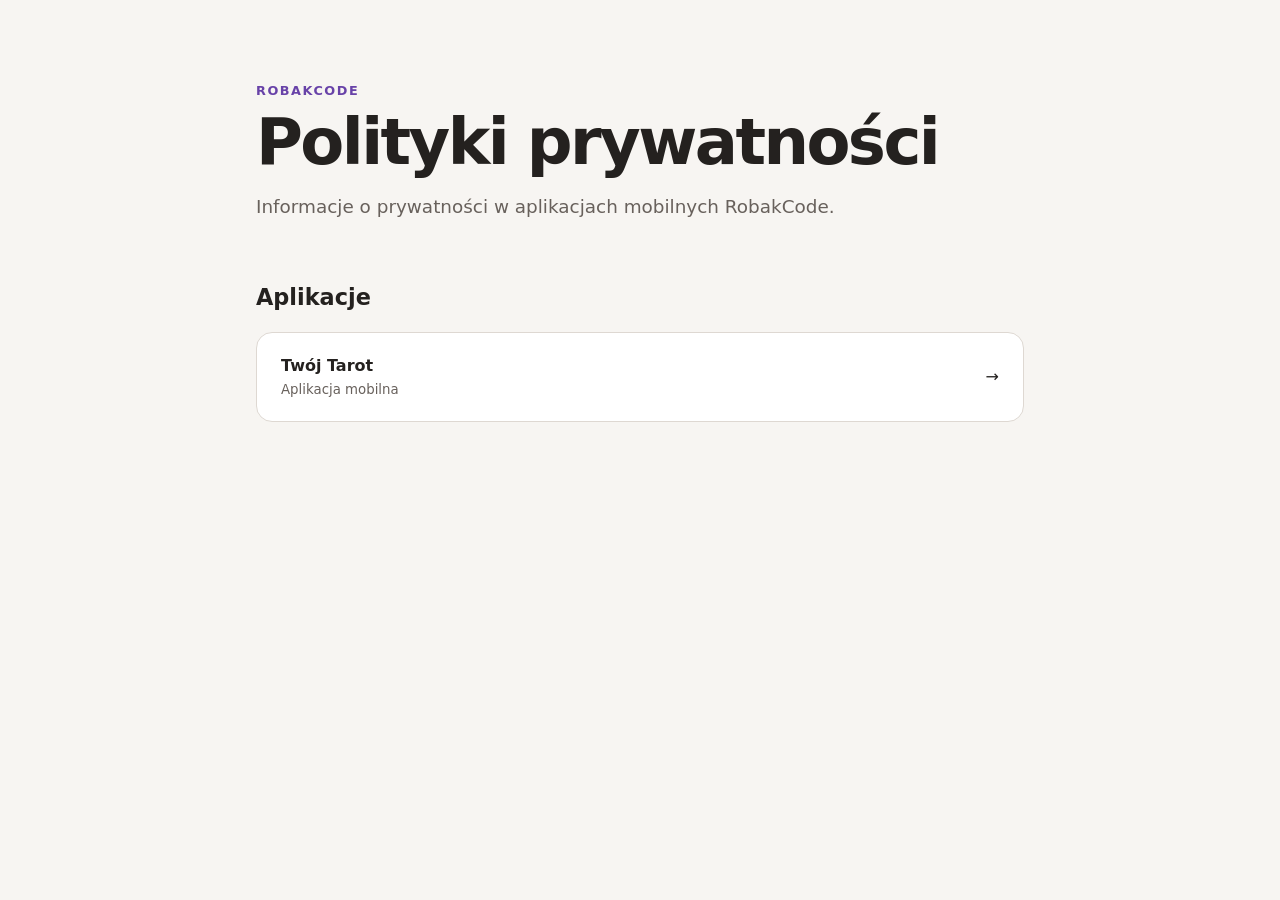
==== index.html @ 25697fc2 "Add privacy policy for Twój Tarot Publish a GitHub Pages-ready privacy policy confirming that the ap" ====
<!doctype html>
<html lang="pl">
  <head>
    <meta charset="utf-8" />
    <meta name="viewport" content="width=device-width, initial-scale=1" />
    <meta
      name="description"
      content="Polityki prywatności aplikacji mobilnych RobakCode."
    />
    <title>Polityki prywatności — RobakCode</title>
    <link rel="stylesheet" href="./styles.css" />
  </head>
  <body>
    <main class="page">
      <header class="hero">
        <p class="eyebrow">RobakCode</p>
        <h1>Polityki prywatności</h1>
        <p class="lead">
          Informacje o prywatności w aplikacjach mobilnych RobakCode.
        </p>
      </header>

      <section aria-labelledby="apps-heading">
        <h2 id="apps-heading">Aplikacje</h2>
        <a class="app-card" href="./mobile-tarot/">
          <span>
            <strong>Twój Tarot</strong>
            <small>Aplikacja mobilna</small>
          </span>
          <span aria-hidden="true">→</span>
        </a>
      </section>
    </main>
  </body>
</html>
---- styles.css ----
:root {
  color-scheme: light dark;
  --background: #f7f5f2;
  --surface: #ffffff;
  --text: #24211f;
  --muted: #68615c;
  --accent: #6842a8;
  --border: #ded8d2;
}

* {
  box-sizing: border-box;
}

body {
  margin: 0;
  background: var(--background);
  color: var(--text);
  font-family:
    Inter, ui-sans-serif, system-ui, -apple-system, BlinkMacSystemFont, "Segoe UI",
    sans-serif;
  line-height: 1.65;
}

a {
  color: var(--accent);
}

.page {
  width: min(100% - 2rem, 48rem);
  margin: 0 auto;
  padding: 5rem 0;
}

.hero {
  margin-bottom: 3.5rem;
}

.eyebrow {
  margin: 0 0 0.5rem;
  color: var(--accent);
  font-size: 0.8rem;
  font-weight: 700;
  letter-spacing: 0.12em;
  text-transform: uppercase;
}

h1,
h2,
h3,
p {
  margin-top: 0;
}

h1 {
  margin-bottom: 1rem;
  font-size: clamp(2.25rem, 7vw, 4rem);
  line-height: 1.05;
  letter-spacing: -0.04em;
}

h2 {
  margin: 2.75rem 0 1rem;
  font-size: 1.4rem;
}

h3 {
  margin: 2rem 0 0.5rem;
  font-size: 1.1rem;
}

.lead {
  max-width: 38rem;
  color: var(--muted);
  font-size: 1.15rem;
}

.app-card {
  display: flex;
  align-items: center;
  justify-content: space-between;
  padding: 1.25rem 1.5rem;
  border: 1px solid var(--border);
  border-radius: 1rem;
  background: var(--surface);
  color: var(--text);
  text-decoration: none;
  transition:
    border-color 150ms ease,
    transform 150ms ease;
}

.app-card:hover {
  border-color: var(--accent);
  transform: translateY(-2px);
}

.app-card strong,
.app-card small {
  display: block;
}

.app-card small,
.meta {
  color: var(--muted);
}

.policy {
  padding: 2rem;
  border: 1px solid var(--border);
  border-radius: 1.25rem;
  background: var(--surface);
}

.policy h1 {
  font-size: clamp(2rem, 6vw, 3.25rem);
}

.back-link {
  display: inline-block;
  margin-bottom: 2rem;
  text-decoration: none;
}

@media (prefers-color-scheme: dark) {
  :root {
    --background: #171514;
    --surface: #211f1d;
    --text: #f3efeb;
    --muted: #bdb5ae;
    --accent: #bc91ff;
    --border: #3d3834;
  }
}

@media (max-width: 36rem) {
  .page {
    padding: 2.5rem 0;
  }

  .policy {
    padding: 1.25rem;
  }
}
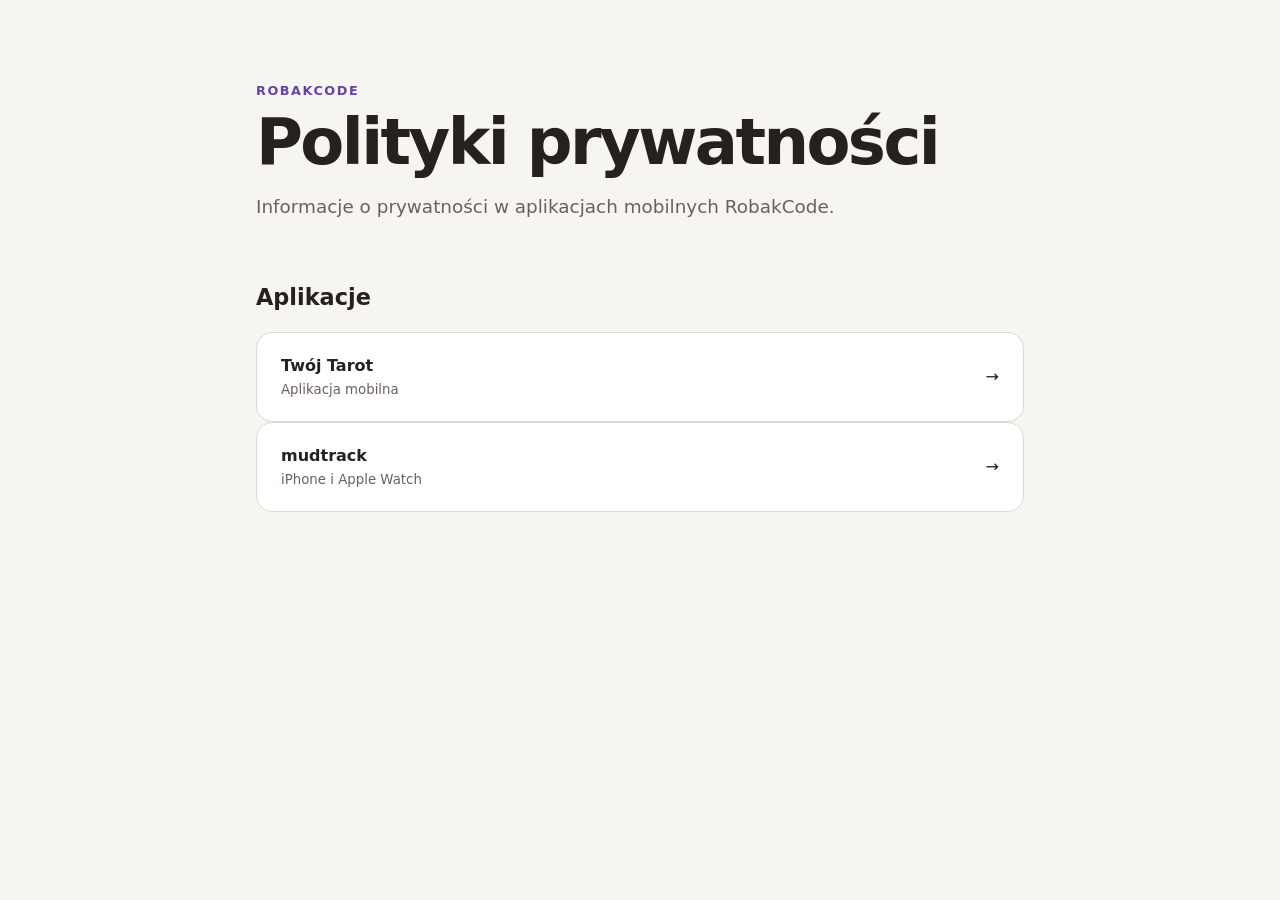
==== commit 83e93261: "Add privacy policy for mudtrack Polish and English policy for the iPhone and Apple Watch app, styled" ====
--- a/index.html
+++ b/index.html
@@ -29,6 +29,13 @@
           </span>
           <span aria-hidden="true">→</span>
         </a>
+        <a class="app-card" href="./mobile-mudtrack/">
+          <span>
+            <strong>mudtrack</strong>
+            <small>iPhone i Apple Watch</small>
+          </span>
+          <span aria-hidden="true">→</span>
+        </a>
       </section>
     </main>
   </body>
